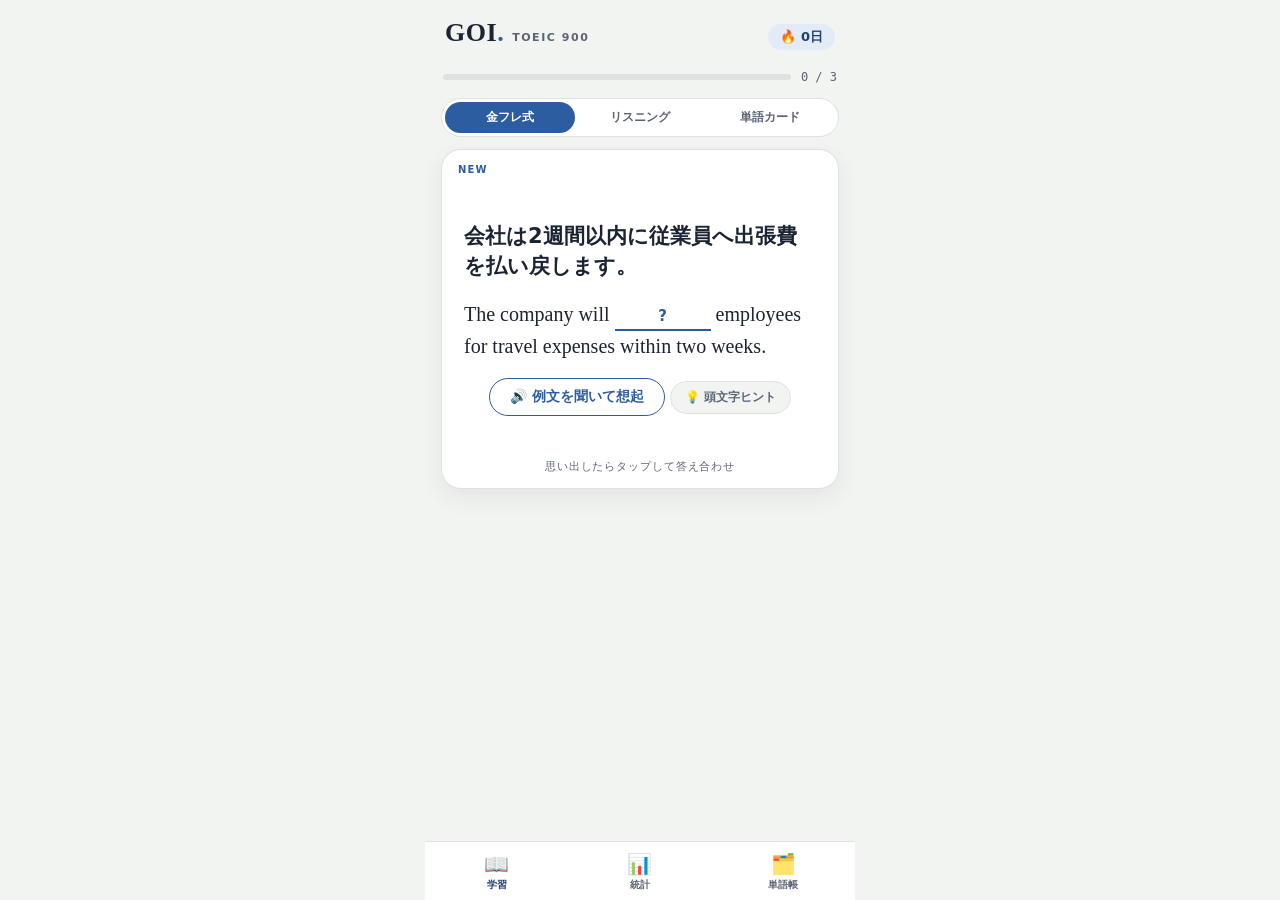
==== index.html @ 4ca1470e "prototype.htmlを本番PWA構成に分離 - 単語データ: 埋め込み配列 → fetchでdata/words.jsonを読み込み(実スキーマへの   アダプタとして例文中の対象単語を自動ハ" ====
<!DOCTYPE html>
<html lang="ja">
<head>
<meta charset="UTF-8">
<meta name="viewport" content="width=device-width, initial-scale=1.0, viewport-fit=cover">
<title>GOI — TOEIC単語トレーナー</title>
<meta name="description" content="TOEIC 900を目標としたFSRSベースの英単語学習PWA">
<link rel="manifest" href="./manifest.json">
<meta name="theme-color" content="#2D5DA1">
<meta name="apple-mobile-web-app-capable" content="yes">
<meta name="apple-mobile-web-app-status-bar-style" content="black-translucent">
<meta name="apple-mobile-web-app-title" content="GOI">
<link rel="apple-touch-icon" href="./icons/icon-192.png">
<link rel="icon" href="./icons/icon-192.png">
<link rel="stylesheet" href="./css/style.css">
</head>
<body>
<div id="app">
  <header>
    <div class="brand">GOI<span>.</span><small>TOEIC 900</small></div>
    <div class="streak" id="streakBadge">🔥 0日</div>
  </header>

  <main>
    <!-- 学習 -->
    <section class="screen active" id="scr-study">
      <div class="prog-row">
        <div class="prog-bar"><div class="prog-fill" id="progFill" style="width:0%"></div></div>
        <div class="prog-num" id="progNum">0 / 0</div>
      </div>
      <div class="mode-switch" id="modeSwitch">
        <button class="mode-btn active" data-m="kinfure">金フレ式</button>
        <button class="mode-btn" data-m="listen">リスニング</button>
        <button class="mode-btn" data-m="card">単語カード</button>
      </div>
      <div id="studyArea"></div>
    </section>

    <!-- 統計 -->
    <section class="screen" id="scr-stats">
      <div class="stat-grid">
        <div class="stat-card"><div class="num" id="stToday">0</div><div class="lbl">今日の学習</div></div>
        <div class="stat-card"><div class="num" id="stAcc">–</div><div class="lbl">今日の正答率</div></div>
        <div class="stat-card"><div class="num" id="stTotal">0</div><div class="lbl">累計レビュー</div></div>
        <div class="stat-card"><div class="num" id="stKnown">0</div><div class="lbl">復習フェーズの語</div></div>
      </div>
      <div class="panel">
        <h3>直近7日のレビュー数</h3>
        <div class="bars" id="weekBars"></div>
      </div>
      <div class="panel">
        <h3>習得状況</h3>
        <div class="state-row" id="stateRow"></div>
        <div class="state-legend">
          <span><span class="dot" style="background:var(--line)"></span>未着手</span>
          <span><span class="dot" style="background:var(--hard)"></span>学習中</span>
          <span><span class="dot" style="background:var(--ok)"></span>復習</span>
        </div>
      </div>
      <div class="panel">
        <h3>学習ヒートマップ(5週)</h3>
        <div class="heat" id="heatGrid"></div>
      </div>
    </section>

    <!-- 単語帳 -->
    <section class="screen" id="scr-list">
      <input class="search" id="searchBox" type="search" placeholder="単語・意味で検索">
      <div id="wordList"></div>
    </section>
  </main>

  <nav>
    <button class="tab active" data-scr="study"><span class="ico">📖</span><small>学習</small></button>
    <button class="tab" data-scr="stats"><span class="ico">📊</span><small>統計</small></button>
    <button class="tab" data-scr="list"><span class="ico">🗂️</span><small>単語帳</small></button>
  </nav>
</div>

<script src="./js/fsrs.js"></script>
<script src="./js/db.js"></script>
<script src="./js/app.js"></script>
</body>
</html>
---- css/style.css ----
:root{
  --paper:#F2F4F1; --card:#FFFFFF; --ink:#1B2432; --ink-soft:#5A6475;
  --ai:#2D5DA1; --ai-deep:#1E4074; --ai-wash:#E3EBF6;
  --ok:#2E7D5B; --ok-wash:#E2F0E9;
  --ng:#C4452F; --ng-wash:#F8E7E2;
  --hard:#B07C24; --hard-wash:#F5EDDC;
  --line:#DDE2E0;
  --serif:'Iowan Old Style','Palatino Linotype',Georgia,'Times New Roman',serif;
  --sans:system-ui,-apple-system,'Hiragino Sans','Noto Sans JP',sans-serif;
  --mono:ui-monospace,'SF Mono',Menlo,Consolas,monospace;
}
*{margin:0;padding:0;box-sizing:border-box;-webkit-tap-highlight-color:transparent}
body{background:var(--paper);color:var(--ink);font-family:var(--sans);
  display:flex;justify-content:center;min-height:100vh}
#app{width:100%;max-width:430px;display:flex;flex-direction:column;min-height:100vh;
  padding-bottom:calc(64px + env(safe-area-inset-bottom))}

/* header */
header{padding:18px 20px 10px;display:flex;align-items:baseline;justify-content:space-between}
.brand{font-family:var(--serif);font-size:26px;font-weight:700;letter-spacing:.02em}
.brand span{color:var(--ai)}
.brand small{font-family:var(--sans);font-size:11px;font-weight:600;color:var(--ink-soft);
  letter-spacing:.14em;margin-left:8px}
.streak{font-size:13px;font-weight:700;color:var(--ai-deep);background:var(--ai-wash);
  border-radius:99px;padding:4px 12px}

main{flex:1;padding:6px 16px 16px;display:flex;flex-direction:column}
.screen{display:none;flex:1;flex-direction:column}
.screen.active{display:flex}

/* progress */
.prog-row{display:flex;align-items:center;gap:10px;margin:4px 2px 14px}
.prog-bar{flex:1;height:6px;background:var(--line);border-radius:99px;overflow:hidden}
.prog-fill{height:100%;background:var(--ai);border-radius:99px;transition:width .3s}
.prog-num{font-family:var(--mono);font-size:12px;color:var(--ink-soft)}

/* mode switch */
.mode-switch{display:flex;background:var(--card);border:1px solid var(--line);
  border-radius:99px;padding:3px;margin-bottom:12px}
.mode-btn{flex:1;border:none;background:none;border-radius:99px;padding:7px 0;
  font-size:12px;font-weight:700;color:var(--ink-soft);cursor:pointer;font-family:var(--sans)}
.mode-btn.active{background:var(--ai);color:#fff}

/* quiz (金フレ式) */
.quiz-ja{font-size:21px;font-weight:800;line-height:1.4;margin-bottom:18px}
.quiz-en{font-family:var(--serif);font-size:20px;line-height:1.55;color:var(--ink)}
.quiz-en .blank{display:inline-block;min-width:96px;border-bottom:2.5px solid var(--ai);
  color:var(--ai);font-weight:700;text-align:center;font-family:var(--sans);font-size:15px}
.hint-btn{border:none;background:var(--paper);border:1px solid var(--line);color:var(--ink-soft);
  font-size:12px;font-weight:700;border-radius:99px;padding:7px 14px;cursor:pointer;
  font-family:var(--sans);margin-top:14px}
.listen-icon{font-size:56px;margin-bottom:12px}
.listen-note{font-size:13px;color:var(--ink-soft);line-height:1.6}
.answer-word{font-family:var(--serif);font-size:34px;font-weight:700;color:var(--ai-deep);
  text-align:center;margin-bottom:2px}
.answer-pron{font-family:var(--mono);font-size:13px;color:var(--ink-soft);text-align:center;
  margin-bottom:12px}

/* card */
.flashcard{background:var(--card);border-radius:20px;border:1px solid var(--line);
  box-shadow:0 8px 24px rgba(27,36,50,.07);padding:28px 22px;flex:1;
  display:flex;flex-direction:column;align-items:center;justify-content:center;
  text-align:center;cursor:pointer;position:relative;overflow:hidden;min-height:340px}
.card-tag{position:absolute;top:14px;left:16px;font-size:10px;font-weight:700;
  letter-spacing:.12em;color:var(--ink-soft);text-transform:uppercase}
.card-tag.new{color:var(--ai)}
.card-emoji{font-size:64px;line-height:1;margin-bottom:14px;
  filter:drop-shadow(0 4px 10px rgba(27,36,50,.12))}
.card-word{font-family:var(--serif);font-size:44px;font-weight:700;line-height:1.05;
  letter-spacing:-.01em;word-break:break-word}
.card-pron{font-family:var(--mono);font-size:14px;color:var(--ink-soft);margin-top:8px}
.card-pos{display:inline-block;font-size:11px;font-weight:700;color:var(--ai-deep);
  background:var(--ai-wash);border-radius:6px;padding:2px 8px;margin-top:10px;letter-spacing:.06em}
.speak-btn{margin-top:16px;border:1.5px solid var(--ai);background:var(--card);color:var(--ai);
  font-size:14px;font-weight:700;border-radius:99px;padding:9px 20px;cursor:pointer;font-family:var(--sans)}
.speak-btn:active{background:var(--ai-wash)}
.tap-hint{position:absolute;bottom:14px;font-size:11px;color:var(--ink-soft);letter-spacing:.08em}

/* back of card */
.card-back{display:none;width:100%;text-align:left}
.flashcard.revealed .card-front-extra{display:none}
.flashcard.revealed .card-back{display:block}
.flashcard.revealed{justify-content:flex-start;cursor:default;overflow-y:auto}
.back-head{display:flex;align-items:center;gap:12px;border-bottom:2px solid var(--ink);
  padding-bottom:12px;margin-bottom:14px}
.back-emoji{font-size:36px}
.back-word{font-family:var(--serif);font-size:28px;font-weight:700}
.back-pron{font-family:var(--mono);font-size:12px;color:var(--ink-soft)}
.meaning-ja{font-size:19px;font-weight:700;margin-bottom:4px}
.meaning-en{font-size:13px;color:var(--ink-soft);margin-bottom:14px;line-height:1.5}
.sect{font-size:10px;font-weight:800;letter-spacing:.14em;color:var(--ai-deep);
  text-transform:uppercase;margin:12px 0 6px}
.example{border-left:3px solid var(--ai-wash);padding-left:10px;margin-bottom:10px}
.example .en{font-family:var(--serif);font-size:14.5px;line-height:1.45}
.example .en b{color:var(--ai-deep)}
.example .ja{font-size:12px;color:var(--ink-soft);margin-top:3px}
.chips{display:flex;flex-wrap:wrap;gap:6px}
.chip{font-size:12px;background:var(--paper);border:1px solid var(--line);
  border-radius:99px;padding:4px 10px}

/* rating */
.rating{display:none;gap:8px;margin-top:14px}
.rating.show{display:flex}
.rate-btn{flex:1;border:none;border-radius:14px;padding:12px 4px 10px;cursor:pointer;
  font-family:var(--sans);display:flex;flex-direction:column;align-items:center;gap:2px}
.rate-btn b{font-size:14px}
.rate-btn small{font-family:var(--mono);font-size:10px;opacity:.75}
.rate-again{background:var(--ng-wash);color:var(--ng)}
.rate-hard{background:var(--hard-wash);color:var(--hard)}
.rate-good{background:var(--ai-wash);color:var(--ai-deep)}
.rate-easy{background:var(--ok-wash);color:var(--ok)}
.rate-btn:active{transform:scale(.96)}

/* done state */
.done-box{flex:1;display:flex;flex-direction:column;align-items:center;justify-content:center;
  text-align:center;gap:10px}
.done-box .big{font-size:56px}
.done-box h2{font-family:var(--serif);font-size:24px}
.done-box p{font-size:13px;color:var(--ink-soft)}
.primary-btn{margin-top:10px;background:var(--ai);color:#fff;border:none;border-radius:99px;
  padding:12px 26px;font-size:14px;font-weight:700;cursor:pointer;font-family:var(--sans)}

/* stats */
.stat-grid{display:grid;grid-template-columns:1fr 1fr;gap:10px;margin-bottom:14px}
.stat-card{background:var(--card);border:1px solid var(--line);border-radius:16px;padding:14px}
.stat-card .num{font-family:var(--serif);font-size:30px;font-weight:700;color:var(--ai-deep)}
.stat-card .lbl{font-size:11px;color:var(--ink-soft);font-weight:600;margin-top:2px}
.panel{background:var(--card);border:1px solid var(--line);border-radius:16px;
  padding:16px;margin-bottom:12px}
.panel h3{font-size:12px;font-weight:800;letter-spacing:.1em;color:var(--ink-soft);
  text-transform:uppercase;margin-bottom:12px}
.bars{display:flex;align-items:flex-end;gap:6px;height:90px}
.bar-col{flex:1;display:flex;flex-direction:column;align-items:center;gap:4px;height:100%;
  justify-content:flex-end}
.bar{width:100%;background:var(--ai);border-radius:5px 5px 0 0;min-height:2px;transition:height .4s}
.bar-col small{font-size:9px;color:var(--ink-soft);font-family:var(--mono)}
.heat{display:grid;grid-template-columns:repeat(7,1fr);gap:4px}
.heat-cell{aspect-ratio:1;border-radius:4px;background:var(--line)}
.heat-cell.h1{background:#BBD0EA}.heat-cell.h2{background:#7FA4D3}
.heat-cell.h3{background:var(--ai)}.heat-cell.h4{background:var(--ai-deep)}
.state-row{display:flex;height:12px;border-radius:99px;overflow:hidden;margin-bottom:8px}
.state-legend{display:flex;gap:12px;flex-wrap:wrap;font-size:11px;color:var(--ink-soft)}
.dot{display:inline-block;width:8px;height:8px;border-radius:99px;margin-right:4px}

/* word list */
.search{width:100%;border:1px solid var(--line);border-radius:12px;padding:11px 14px;
  font-size:14px;font-family:var(--sans);background:var(--card);margin-bottom:10px;color:var(--ink)}
.search:focus{outline:2px solid var(--ai);border-color:transparent}
.word-item{background:var(--card);border:1px solid var(--line);border-radius:14px;
  padding:12px 14px;margin-bottom:8px;display:flex;align-items:center;gap:12px}
.wi-emoji{font-size:24px;width:32px;text-align:center}
.wi-main{flex:1;min-width:0}
.wi-word{font-family:var(--serif);font-size:16px;font-weight:700}
.wi-mean{font-size:12px;color:var(--ink-soft);white-space:nowrap;overflow:hidden;text-overflow:ellipsis}
.badge{font-size:10px;font-weight:700;border-radius:6px;padding:3px 7px;white-space:nowrap}
.b-new{background:var(--ai-wash);color:var(--ai-deep)}
.b-learn{background:var(--hard-wash);color:var(--hard)}
.b-review{background:var(--ok-wash);color:var(--ok)}

/* tabs */
nav{position:fixed;bottom:0;left:50%;transform:translateX(-50%);width:100%;max-width:430px;
  background:var(--card);border-top:1px solid var(--line);display:flex;
  padding-bottom:env(safe-area-inset-bottom)}
.tab{flex:1;border:none;background:none;padding:10px 0 8px;cursor:pointer;
  display:flex;flex-direction:column;align-items:center;gap:2px;color:var(--ink-soft);font-family:var(--sans)}
.tab.active{color:var(--ai-deep)}
.tab .ico{font-size:20px}
.tab small{font-size:10px;font-weight:700}
.save-note{font-size:10px;color:var(--ink-soft);text-align:center;margin-top:8px}
@media (prefers-reduced-motion: reduce){*{transition:none!important;animation:none!important}}
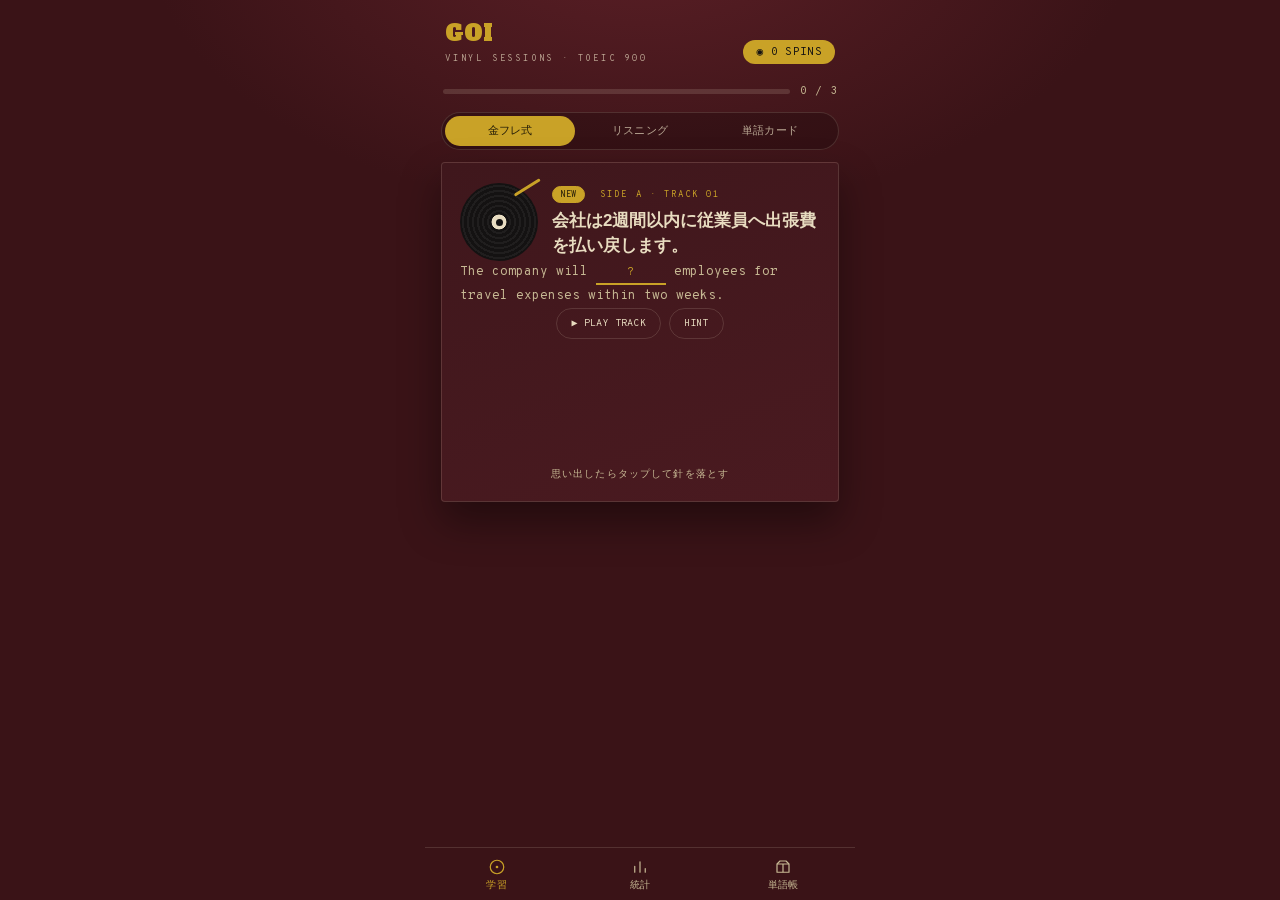
==== commit 79fce062: "Vinyl Sessionsデザインへ全面リニューアル - カラー・タイポグラフィをバーガンディ×ゴールドのレコード盤テーマに刷新   (Alfa Slab One / Overpass Monoを自" ====
--- a/index.html
+++ b/index.html
@@ -3,10 +3,10 @@
 <head>
 <meta charset="UTF-8">
 <meta name="viewport" content="width=device-width, initial-scale=1.0, viewport-fit=cover">
-<title>GOI — TOEIC単語トレーナー</title>
+<title>GOI — Vinyl Sessions</title>
 <meta name="description" content="TOEIC 900を目標としたFSRSベースの英単語学習PWA">
 <link rel="manifest" href="./manifest.json">
-<meta name="theme-color" content="#2D5DA1">
+<meta name="theme-color" content="#5B1F26">
 <meta name="apple-mobile-web-app-capable" content="yes">
 <meta name="apple-mobile-web-app-status-bar-style" content="black-translucent">
 <meta name="apple-mobile-web-app-title" content="GOI">
@@ -17,8 +17,8 @@
 <body>
 <div id="app">
   <header>
-    <div class="brand">GOI<span>.</span><small>TOEIC 900</small></div>
-    <div class="streak" id="streakBadge">🔥 0日</div>
+    <div class="brand">GOI<small>VINYL SESSIONS · TOEIC 900</small></div>
+    <div class="streak" id="streakBadge">◉ 0 SPINS</div>
   </header>
 
   <main>
@@ -39,41 +39,50 @@
     <!-- 統計 -->
     <section class="screen" id="scr-stats">
       <div class="stat-grid">
-        <div class="stat-card"><div class="num" id="stToday">0</div><div class="lbl">今日の学習</div></div>
-        <div class="stat-card"><div class="num" id="stAcc">–</div><div class="lbl">今日の正答率</div></div>
-        <div class="stat-card"><div class="num" id="stTotal">0</div><div class="lbl">累計レビュー</div></div>
-        <div class="stat-card"><div class="num" id="stKnown">0</div><div class="lbl">復習フェーズの語</div></div>
+        <div class="stat-card"><div class="num" id="stToday">0</div><div class="lbl">TODAY'S SPINS</div></div>
+        <div class="stat-card"><div class="num" id="stAcc">–</div><div class="lbl">HIT RATE</div></div>
+        <div class="stat-card"><div class="num" id="stTotal">0</div><div class="lbl">TOTAL PLAYS</div></div>
+        <div class="stat-card"><div class="num" id="stKnown">0</div><div class="lbl">IN ROTATION</div></div>
       </div>
-      <div class="panel">
-        <h3>直近7日のレビュー数</h3>
+      <div class="panel-box">
+        <h3>WEEKLY CHART RUN</h3>
         <div class="bars" id="weekBars"></div>
       </div>
-      <div class="panel">
-        <h3>習得状況</h3>
+      <div class="panel-box">
+        <h3>COLLECTION STATUS</h3>
         <div class="state-row" id="stateRow"></div>
         <div class="state-legend">
-          <span><span class="dot" style="background:var(--line)"></span>未着手</span>
-          <span><span class="dot" style="background:var(--hard)"></span>学習中</span>
-          <span><span class="dot" style="background:var(--ok)"></span>復習</span>
+          <span><span class="dot" style="background:rgba(232,220,192,.15)"></span>WISHLIST</span>
+          <span><span class="dot" style="background:var(--rose)"></span>IN THE CRATE</span>
+          <span><span class="dot" style="background:var(--teal)"></span>SHELVED</span>
         </div>
       </div>
-      <div class="panel">
-        <h3>学習ヒートマップ(5週)</h3>
+      <div class="panel-box">
+        <h3>LISTENING LOG (5 WEEKS)</h3>
         <div class="heat" id="heatGrid"></div>
       </div>
     </section>
 
     <!-- 単語帳 -->
     <section class="screen" id="scr-list">
-      <input class="search" id="searchBox" type="search" placeholder="単語・意味で検索">
+      <input class="search" id="searchBox" type="search" placeholder="SEARCH THE CRATE">
       <div id="wordList"></div>
     </section>
   </main>
 
   <nav>
-    <button class="tab active" data-scr="study"><span class="ico">📖</span><small>学習</small></button>
-    <button class="tab" data-scr="stats"><span class="ico">📊</span><small>統計</small></button>
-    <button class="tab" data-scr="list"><span class="ico">🗂️</span><small>単語帳</small></button>
+    <button class="tab active" data-scr="study">
+      <span class="ico"><svg viewBox="0 0 24 24"><circle cx="12" cy="12" r="9"/><circle cx="12" cy="12" r="1.8" fill="currentColor" stroke="none"/></svg></span>
+      <small>学習</small>
+    </button>
+    <button class="tab" data-scr="stats">
+      <span class="ico"><svg viewBox="0 0 24 24"><path d="M5 19V11M12 19V5M19 19V14" stroke-linecap="round"/></svg></span>
+      <small>統計</small>
+    </button>
+    <button class="tab" data-scr="list">
+      <span class="ico"><svg viewBox="0 0 24 24"><path d="M4 8 L8 4 H16 L20 8 V19 H4 Z" stroke-linejoin="round"/><path d="M4 8 H20 M12 8 V19"/></svg></span>
+      <small>単語帳</small>
+    </button>
   </nav>
 </div>
 
--- a/css/style.css
+++ b/css/style.css
@@ -1,28 +1,50 @@
+@font-face{
+  font-family:'Alfa Slab One';
+  src:url('../fonts/alfa-slab-one-400.woff2') format('woff2');
+  font-weight:400;font-style:normal;font-display:swap;
+}
+@font-face{
+  font-family:'Overpass Mono';
+  src:url('../fonts/overpass-mono-400.woff2') format('woff2');
+  font-weight:400;font-style:normal;font-display:swap;
+}
+
 :root{
-  --paper:#F2F4F1; --card:#FFFFFF; --ink:#1B2432; --ink-soft:#5A6475;
-  --ai:#2D5DA1; --ai-deep:#1E4074; --ai-wash:#E3EBF6;
-  --ok:#2E7D5B; --ok-wash:#E2F0E9;
-  --ng:#C4452F; --ng-wash:#F8E7E2;
-  --hard:#B07C24; --hard-wash:#F5EDDC;
-  --line:#DDE2E0;
-  --serif:'Iowan Old Style','Palatino Linotype',Georgia,'Times New Roman',serif;
-  --sans:system-ui,-apple-system,'Hiragino Sans','Noto Sans JP',sans-serif;
-  --mono:ui-monospace,'SF Mono',Menlo,Consolas,monospace;
+  --burgundy:#5B1F26;
+  --burgundy-deep:#3A1317;
+  --burgundy-mid:#4A1A20;
+  --vinyl:#141212;
+  --panel:#3F171C;
+  --panel-edge:rgba(232,220,192,.15);
+  --label:#E8DCC0;
+  --label-dim:#C7B994;
+  --gold:#C9A227;
+  --gold-soft:#F2D98A;
+  --rose:#E29187;
+  --rose-line:#B5544A;
+  --teal:#7FCBB0;
+  --teal-line:#4E9A80;
+  --serif:'Alfa Slab One',Georgia,serif;
+  --sans:'Overpass Mono',ui-monospace,'SF Mono',Menlo,monospace;
+  --jp:'Hiragino Sans','Noto Sans JP',sans-serif;
 }
 *{margin:0;padding:0;box-sizing:border-box;-webkit-tap-highlight-color:transparent}
-body{background:var(--paper);color:var(--ink);font-family:var(--sans);
+body{
+  background:
+    radial-gradient(ellipse 900px 520px at 50% -8%, var(--burgundy) 0%, var(--burgundy-deep) 55%),
+    var(--burgundy-deep);
+  color:var(--label);font-family:var(--sans);
   display:flex;justify-content:center;min-height:100vh}
 #app{width:100%;max-width:430px;display:flex;flex-direction:column;min-height:100vh;
   padding-bottom:calc(64px + env(safe-area-inset-bottom))}
 
 /* header */
-header{padding:18px 20px 10px;display:flex;align-items:baseline;justify-content:space-between}
-.brand{font-family:var(--serif);font-size:26px;font-weight:700;letter-spacing:.02em}
-.brand span{color:var(--ai)}
-.brand small{font-family:var(--sans);font-size:11px;font-weight:600;color:var(--ink-soft);
-  letter-spacing:.14em;margin-left:8px}
-.streak{font-size:13px;font-weight:700;color:var(--ai-deep);background:var(--ai-wash);
-  border-radius:99px;padding:4px 12px}
+header{padding:18px 20px 10px;display:flex;align-items:flex-end;justify-content:space-between}
+.brand{font-family:var(--serif);font-size:22px;color:var(--gold);letter-spacing:.01em}
+.brand small{font-family:var(--sans);font-size:9px;font-weight:400;color:var(--label);opacity:.7;
+  letter-spacing:.2em;display:block;margin-top:5px}
+.streak{font-size:11px;font-weight:400;color:var(--vinyl);background:var(--gold);
+  border-radius:99px;padding:5px 13px;letter-spacing:.03em;font-variant-numeric:tabular-nums}
 
 main{flex:1;padding:6px 16px 16px;display:flex;flex-direction:column}
 .screen{display:none;flex:1;flex-direction:column}
@@ -30,141 +52,163 @@
 
 /* progress */
 .prog-row{display:flex;align-items:center;gap:10px;margin:4px 2px 14px}
-.prog-bar{flex:1;height:6px;background:var(--line);border-radius:99px;overflow:hidden}
-.prog-fill{height:100%;background:var(--ai);border-radius:99px;transition:width .3s}
-.prog-num{font-family:var(--mono);font-size:12px;color:var(--ink-soft)}
+.prog-bar{flex:1;height:5px;background:rgba(232,220,192,.15);border-radius:99px;overflow:hidden}
+.prog-fill{height:100%;background:var(--gold);border-radius:99px;transition:width .3s}
+.prog-num{font-size:11px;color:var(--label-dim);letter-spacing:.03em}
 
 /* mode switch */
-.mode-switch{display:flex;background:var(--card);border:1px solid var(--line);
+.mode-switch{display:flex;background:rgba(0,0,0,.2);border:1px solid var(--panel-edge);
   border-radius:99px;padding:3px;margin-bottom:12px}
-.mode-btn{flex:1;border:none;background:none;border-radius:99px;padding:7px 0;
-  font-size:12px;font-weight:700;color:var(--ink-soft);cursor:pointer;font-family:var(--sans)}
-.mode-btn.active{background:var(--ai);color:#fff}
-
-/* quiz (金フレ式) */
-.quiz-ja{font-size:21px;font-weight:800;line-height:1.4;margin-bottom:18px}
-.quiz-en{font-family:var(--serif);font-size:20px;line-height:1.55;color:var(--ink)}
-.quiz-en .blank{display:inline-block;min-width:96px;border-bottom:2.5px solid var(--ai);
-  color:var(--ai);font-weight:700;text-align:center;font-family:var(--sans);font-size:15px}
-.hint-btn{border:none;background:var(--paper);border:1px solid var(--line);color:var(--ink-soft);
-  font-size:12px;font-weight:700;border-radius:99px;padding:7px 14px;cursor:pointer;
-  font-family:var(--sans);margin-top:14px}
-.listen-icon{font-size:56px;margin-bottom:12px}
-.listen-note{font-size:13px;color:var(--ink-soft);line-height:1.6}
-.answer-word{font-family:var(--serif);font-size:34px;font-weight:700;color:var(--ai-deep);
-  text-align:center;margin-bottom:2px}
-.answer-pron{font-family:var(--mono);font-size:13px;color:var(--ink-soft);text-align:center;
-  margin-bottom:12px}
-
-/* card */
-.flashcard{background:var(--card);border-radius:20px;border:1px solid var(--line);
-  box-shadow:0 8px 24px rgba(27,36,50,.07);padding:28px 22px;flex:1;
-  display:flex;flex-direction:column;align-items:center;justify-content:center;
-  text-align:center;cursor:pointer;position:relative;overflow:hidden;min-height:340px}
-.card-tag{position:absolute;top:14px;left:16px;font-size:10px;font-weight:700;
-  letter-spacing:.12em;color:var(--ink-soft);text-transform:uppercase}
-.card-tag.new{color:var(--ai)}
-.card-emoji{font-size:64px;line-height:1;margin-bottom:14px;
-  filter:drop-shadow(0 4px 10px rgba(27,36,50,.12))}
-.card-word{font-family:var(--serif);font-size:44px;font-weight:700;line-height:1.05;
-  letter-spacing:-.01em;word-break:break-word}
-.card-pron{font-family:var(--mono);font-size:14px;color:var(--ink-soft);margin-top:8px}
-.card-pos{display:inline-block;font-size:11px;font-weight:700;color:var(--ai-deep);
-  background:var(--ai-wash);border-radius:6px;padding:2px 8px;margin-top:10px;letter-spacing:.06em}
-.speak-btn{margin-top:16px;border:1.5px solid var(--ai);background:var(--card);color:var(--ai);
-  font-size:14px;font-weight:700;border-radius:99px;padding:9px 20px;cursor:pointer;font-family:var(--sans)}
-.speak-btn:active{background:var(--ai-wash)}
-.tap-hint{position:absolute;bottom:14px;font-size:11px;color:var(--ink-soft);letter-spacing:.08em}
-
-/* back of card */
-.card-back{display:none;width:100%;text-align:left}
-.flashcard.revealed .card-front-extra{display:none}
-.flashcard.revealed .card-back{display:block}
-.flashcard.revealed{justify-content:flex-start;cursor:default;overflow-y:auto}
-.back-head{display:flex;align-items:center;gap:12px;border-bottom:2px solid var(--ink);
-  padding-bottom:12px;margin-bottom:14px}
-.back-emoji{font-size:36px}
-.back-word{font-family:var(--serif);font-size:28px;font-weight:700}
-.back-pron{font-family:var(--mono);font-size:12px;color:var(--ink-soft)}
-.meaning-ja{font-size:19px;font-weight:700;margin-bottom:4px}
-.meaning-en{font-size:13px;color:var(--ink-soft);margin-bottom:14px;line-height:1.5}
-.sect{font-size:10px;font-weight:800;letter-spacing:.14em;color:var(--ai-deep);
-  text-transform:uppercase;margin:12px 0 6px}
-.example{border-left:3px solid var(--ai-wash);padding-left:10px;margin-bottom:10px}
-.example .en{font-family:var(--serif);font-size:14.5px;line-height:1.45}
-.example .en b{color:var(--ai-deep)}
-.example .ja{font-size:12px;color:var(--ink-soft);margin-top:3px}
+.mode-btn{flex:1;border:none;background:none;border-radius:99px;padding:8px 0;
+  font-size:10.5px;font-weight:400;color:var(--label);opacity:.75;cursor:pointer;font-family:var(--sans);letter-spacing:.02em}
+.mode-btn.active{background:var(--gold);color:#241C08;opacity:1}
+
+/* sleeve (flashcard) */
+.sleeve{background:linear-gradient(160deg,var(--panel),var(--burgundy-mid));
+  border:1px solid var(--panel-edge);border-radius:4px;
+  box-shadow:0 20px 40px rgba(0,0,0,.4);
+  padding:20px 18px 20px;flex:1;min-height:340px;
+  display:flex;flex-direction:column;gap:16px;
+  cursor:pointer;position:relative;overflow:hidden}
+.sleeve.revealed{cursor:default}
+
+/* record + tonearm */
+.record{position:relative;border-radius:50%;flex:0 0 auto;
+  background:
+    repeating-radial-gradient(circle at center, rgba(255,255,255,.05) 0 2px, transparent 2px 5px),
+    radial-gradient(circle at center, var(--label) 0 13%, var(--vinyl) 14% 100%);
+  animation:spin 6s linear infinite paused}
+.record.playing{animation-play-state:running}
+.record::after{content:"";position:absolute;inset:0;margin:auto;border-radius:50%;background:var(--vinyl)}
+.record--sm{width:78px;height:78px}
+.record--sm::after{width:7px;height:7px}
+.record--lg{width:150px;height:150px;margin:0 auto}
+.record--lg::after{width:12px;height:12px}
+@keyframes spin{to{transform:rotate(360deg)}}
+.tonearm{position:absolute;top:-5px;right:-2px;width:30px;height:3px;background:var(--gold);
+  transform-origin:right center;transform:rotate(-32deg);transition:transform .35s ease;border-radius:2px}
+.record--lg .tonearm{width:52px;height:4px;top:-8px;right:-4px}
+.tonearm.down{transform:rotate(-6deg)}
+
+.player-row{display:flex;gap:14px;align-items:center}
+.trackinfo{flex:1;min-width:0}
+.lbl{font-size:9px;letter-spacing:.12em;color:var(--gold);display:flex;align-items:center;gap:8px}
+.now-playing .lbl{justify-content:center}
+.card-tag{font-size:8.5px;padding:2px 7px;border-radius:99px;border:1px solid var(--gold);letter-spacing:.08em}
+.card-tag.new{background:var(--gold);color:#241C08;border-color:var(--gold)}
+
+.quiz-ja{font-family:var(--jp);font-weight:700;font-size:17px;line-height:1.5;color:var(--label);margin-top:5px}
+.quiz-en{font-size:12.5px;line-height:1.85;color:var(--label-dim)}
+.quiz-en .blank{display:inline-block;color:var(--gold);letter-spacing:.02em;border-bottom:2px solid var(--gold);
+  min-width:70px;text-align:center;font-family:var(--sans);font-size:11px;padding-bottom:1px}
+
+.hint-btn,.ctrl-btn{border:1px solid var(--panel-edge);background:none;color:var(--label);
+  font-size:10px;font-weight:400;border-radius:99px;padding:8px 14px;cursor:pointer;font-family:var(--sans);
+  letter-spacing:.02em}
+.ctrl-row{display:flex;gap:8px;justify-content:center;flex-wrap:wrap}
+
+.now-playing{text-align:center}
+.now-playing-word{font-family:var(--serif);font-size:26px;color:var(--gold);margin:14px 0 4px;word-break:break-word}
+.now-playing-pron{font-size:11px;color:var(--label-dim);margin-bottom:14px}
+
+.listen-note{font-size:12px;color:var(--label-dim);line-height:1.7;text-align:center;margin:14px 0}
+
+.tap-hint{text-align:center;font-size:9.5px;color:var(--label-dim);letter-spacing:.12em;margin-top:auto;padding-top:6px}
+
+/* back / liner notes */
+.card-back{display:none}
+.sleeve.revealed .card-front-extra{display:none}
+.sleeve.revealed .card-back{display:flex;flex-direction:column;gap:13px}
+.sleeve.revealed{overflow-y:auto}
+
+.big-word{font-family:var(--serif);font-size:25px;color:var(--gold);line-height:1.2;word-break:break-word}
+.big-pron{font-size:11px;color:var(--label-dim);margin-top:-6px}
+
+.readout{display:grid;grid-template-columns:78px 1fr;gap:7px 10px;font-size:12px}
+.readout .k{color:var(--gold);letter-spacing:.08em;font-size:9.5px}
+.readout .v{color:var(--label)}
+.readout .v.jp{font-family:var(--jp);font-weight:700;font-size:15px}
+.readout .v.sub{color:var(--label-dim);font-size:11.5px;line-height:1.5}
+
+.sect{font-size:9.5px;letter-spacing:.16em;color:var(--gold);border-top:1px solid var(--panel-edge);padding-top:10px}
+.example{display:flex;gap:9px;padding:8px 0;border-bottom:1px solid var(--panel-edge);font-size:12px}
+.example .no{color:var(--gold);font-weight:700;flex:0 0 24px}
+.example .en{color:var(--label)}
+.example .en b{color:var(--gold)}
+.example .ja{color:var(--label-dim);font-size:11px;margin-top:3px;font-family:var(--jp)}
+.example .speak-mini{border:none;background:none;color:var(--gold);cursor:pointer;font-size:11px;margin-left:6px}
+
 .chips{display:flex;flex-wrap:wrap;gap:6px}
-.chip{font-size:12px;background:var(--paper);border:1px solid var(--line);
-  border-radius:99px;padding:4px 10px}
-
-/* rating */
+.chip{border:1px solid var(--panel-edge);color:var(--label);font-size:10.5px;padding:4px 10px;border-radius:99px}
+
+/* rating (vinyl grading) */
 .rating{display:none;gap:8px;margin-top:14px}
-.rating.show{display:flex}
-.rate-btn{flex:1;border:none;border-radius:14px;padding:12px 4px 10px;cursor:pointer;
-  font-family:var(--sans);display:flex;flex-direction:column;align-items:center;gap:2px}
-.rate-btn b{font-size:14px}
-.rate-btn small{font-family:var(--mono);font-size:10px;opacity:.75}
-.rate-again{background:var(--ng-wash);color:var(--ng)}
-.rate-hard{background:var(--hard-wash);color:var(--hard)}
-.rate-good{background:var(--ai-wash);color:var(--ai-deep)}
-.rate-easy{background:var(--ok-wash);color:var(--ok)}
-.rate-btn:active{transform:scale(.96)}
+.rating.show{display:grid;grid-template-columns:repeat(4,1fr)}
+.rate-btn{border:none;background:rgba(0,0,0,.22);color:var(--label);cursor:pointer;border-bottom:3px solid;
+  border-radius:6px 6px 2px 2px;padding:10px 2px 8px;display:flex;flex-direction:column;align-items:center;gap:3px;
+  font-family:var(--sans)}
+.rate-btn b{font-size:10px;font-weight:400;letter-spacing:.03em}
+.rate-btn small{font-size:8.5px;color:var(--label-dim);font-variant-numeric:tabular-nums}
+.rate-btn:active{transform:translateY(1px)}
+.rate-again{border-color:var(--rose-line);color:var(--rose)}
+.rate-hard{border-color:var(--gold);color:var(--gold)}
+.rate-good{border-color:var(--teal-line);color:var(--teal)}
+.rate-easy{border-color:var(--gold-soft);color:var(--gold-soft)}
 
 /* done state */
 .done-box{flex:1;display:flex;flex-direction:column;align-items:center;justify-content:center;
   text-align:center;gap:10px}
-.done-box .big{font-size:56px}
-.done-box h2{font-family:var(--serif);font-size:24px}
-.done-box p{font-size:13px;color:var(--ink-soft)}
-.primary-btn{margin-top:10px;background:var(--ai);color:#fff;border:none;border-radius:99px;
-  padding:12px 26px;font-size:14px;font-weight:700;cursor:pointer;font-family:var(--sans)}
+.done-box .big{font-family:var(--serif);font-size:22px;color:var(--gold)}
+.done-box p{font-size:12px;color:var(--label-dim);line-height:1.6}
+.primary-btn{margin-top:10px;background:var(--gold);color:#241C08;border:none;border-radius:99px;
+  padding:12px 26px;font-size:12px;font-weight:400;cursor:pointer;font-family:var(--sans);letter-spacing:.03em}
+.save-note{font-size:9.5px;color:var(--label-dim);text-align:center;margin-top:8px}
 
 /* stats */
 .stat-grid{display:grid;grid-template-columns:1fr 1fr;gap:10px;margin-bottom:14px}
-.stat-card{background:var(--card);border:1px solid var(--line);border-radius:16px;padding:14px}
-.stat-card .num{font-family:var(--serif);font-size:30px;font-weight:700;color:var(--ai-deep)}
-.stat-card .lbl{font-size:11px;color:var(--ink-soft);font-weight:600;margin-top:2px}
-.panel{background:var(--card);border:1px solid var(--line);border-radius:16px;
+.stat-card{background:var(--panel);border:1px solid var(--panel-edge);border-radius:4px;padding:14px}
+.stat-card .num{font-family:var(--serif);font-size:26px;color:var(--gold)}
+.stat-card .lbl{font-size:9.5px;color:var(--label-dim);letter-spacing:.06em;margin-top:4px}
+.panel-box{background:var(--panel);border:1px solid var(--panel-edge);border-radius:4px;
   padding:16px;margin-bottom:12px}
-.panel h3{font-size:12px;font-weight:800;letter-spacing:.1em;color:var(--ink-soft);
-  text-transform:uppercase;margin-bottom:12px}
+.panel-box h3{font-size:9.5px;font-weight:400;letter-spacing:.16em;color:var(--gold);margin-bottom:12px}
 .bars{display:flex;align-items:flex-end;gap:6px;height:90px}
-.bar-col{flex:1;display:flex;flex-direction:column;align-items:center;gap:4px;height:100%;
-  justify-content:flex-end}
-.bar{width:100%;background:var(--ai);border-radius:5px 5px 0 0;min-height:2px;transition:height .4s}
-.bar-col small{font-size:9px;color:var(--ink-soft);font-family:var(--mono)}
+.bar-col{flex:1;display:flex;flex-direction:column;align-items:center;gap:4px;height:100%;justify-content:flex-end}
+.bar{width:100%;background:var(--gold);border-radius:2px 2px 0 0;min-height:2px;transition:height .4s}
+.bar-col small{font-size:9px;color:var(--label-dim)}
 .heat{display:grid;grid-template-columns:repeat(7,1fr);gap:4px}
-.heat-cell{aspect-ratio:1;border-radius:4px;background:var(--line)}
-.heat-cell.h1{background:#BBD0EA}.heat-cell.h2{background:#7FA4D3}
-.heat-cell.h3{background:var(--ai)}.heat-cell.h4{background:var(--ai-deep)}
-.state-row{display:flex;height:12px;border-radius:99px;overflow:hidden;margin-bottom:8px}
-.state-legend{display:flex;gap:12px;flex-wrap:wrap;font-size:11px;color:var(--ink-soft)}
+.heat-cell{aspect-ratio:1;border-radius:2px;background:rgba(232,220,192,.1)}
+.heat-cell.h1{background:#7A5A1E}.heat-cell.h2{background:#A47C22}
+.heat-cell.h3{background:var(--gold)}.heat-cell.h4{background:var(--gold-soft)}
+.state-row{display:flex;height:11px;border-radius:99px;overflow:hidden;margin-bottom:8px}
+.state-legend{display:flex;gap:12px;flex-wrap:wrap;font-size:10.5px;color:var(--label-dim)}
 .dot{display:inline-block;width:8px;height:8px;border-radius:99px;margin-right:4px}
 
-/* word list */
-.search{width:100%;border:1px solid var(--line);border-radius:12px;padding:11px 14px;
-  font-size:14px;font-family:var(--sans);background:var(--card);margin-bottom:10px;color:var(--ink)}
-.search:focus{outline:2px solid var(--ai);border-color:transparent}
-.word-item{background:var(--card);border:1px solid var(--line);border-radius:14px;
-  padding:12px 14px;margin-bottom:8px;display:flex;align-items:center;gap:12px}
-.wi-emoji{font-size:24px;width:32px;text-align:center}
+/* word list (the crate) */
+.search{width:100%;border:1px solid var(--panel-edge);border-radius:99px;padding:11px 16px;
+  font-size:13px;font-family:var(--sans);background:var(--panel);margin-bottom:10px;color:var(--label)}
+.search::placeholder{color:var(--label-dim)}
+.search:focus{outline:2px solid var(--gold);border-color:transparent}
+.word-item{background:var(--panel);border:1px solid var(--panel-edge);border-radius:4px;
+  padding:11px 13px;margin-bottom:8px;display:flex;align-items:center;gap:12px}
+.wi-emoji{font-size:22px;width:30px;text-align:center}
 .wi-main{flex:1;min-width:0}
-.wi-word{font-family:var(--serif);font-size:16px;font-weight:700}
-.wi-mean{font-size:12px;color:var(--ink-soft);white-space:nowrap;overflow:hidden;text-overflow:ellipsis}
-.badge{font-size:10px;font-weight:700;border-radius:6px;padding:3px 7px;white-space:nowrap}
-.b-new{background:var(--ai-wash);color:var(--ai-deep)}
-.b-learn{background:var(--hard-wash);color:var(--hard)}
-.b-review{background:var(--ok-wash);color:var(--ok)}
+.wi-word{font-family:var(--serif);font-size:14px;color:var(--label)}
+.wi-mean{font-size:11.5px;color:var(--label-dim);white-space:nowrap;overflow:hidden;text-overflow:ellipsis;
+  font-family:var(--jp);margin-top:2px}
+.badge{font-size:9px;font-weight:400;border-radius:99px;padding:3px 9px;white-space:nowrap;letter-spacing:.03em}
+.b-new{background:rgba(201,162,39,.18);color:var(--gold)}
+.b-learn{background:rgba(226,145,135,.18);color:var(--rose)}
+.b-review{background:rgba(127,203,176,.18);color:var(--teal)}
 
 /* tabs */
 nav{position:fixed;bottom:0;left:50%;transform:translateX(-50%);width:100%;max-width:430px;
-  background:var(--card);border-top:1px solid var(--line);display:flex;
+  background:var(--burgundy-deep);border-top:1px solid var(--panel-edge);display:flex;
   padding-bottom:env(safe-area-inset-bottom)}
 .tab{flex:1;border:none;background:none;padding:10px 0 8px;cursor:pointer;
-  display:flex;flex-direction:column;align-items:center;gap:2px;color:var(--ink-soft);font-family:var(--sans)}
-.tab.active{color:var(--ai-deep)}
-.tab .ico{font-size:20px}
-.tab small{font-size:10px;font-weight:700}
-.save-note{font-size:10px;color:var(--ink-soft);text-align:center;margin-top:8px}
+  display:flex;flex-direction:column;align-items:center;gap:3px;color:var(--label-dim);font-family:var(--sans)}
+.tab.active{color:var(--gold)}
+.tab .ico{width:18px;height:18px}
+.tab .ico svg{width:100%;height:100%;fill:none;stroke:currentColor;stroke-width:1.6}
+.tab small{font-size:9.5px;font-weight:400;letter-spacing:.02em}
 @media (prefers-reduced-motion: reduce){*{transition:none!important;animation:none!important}}
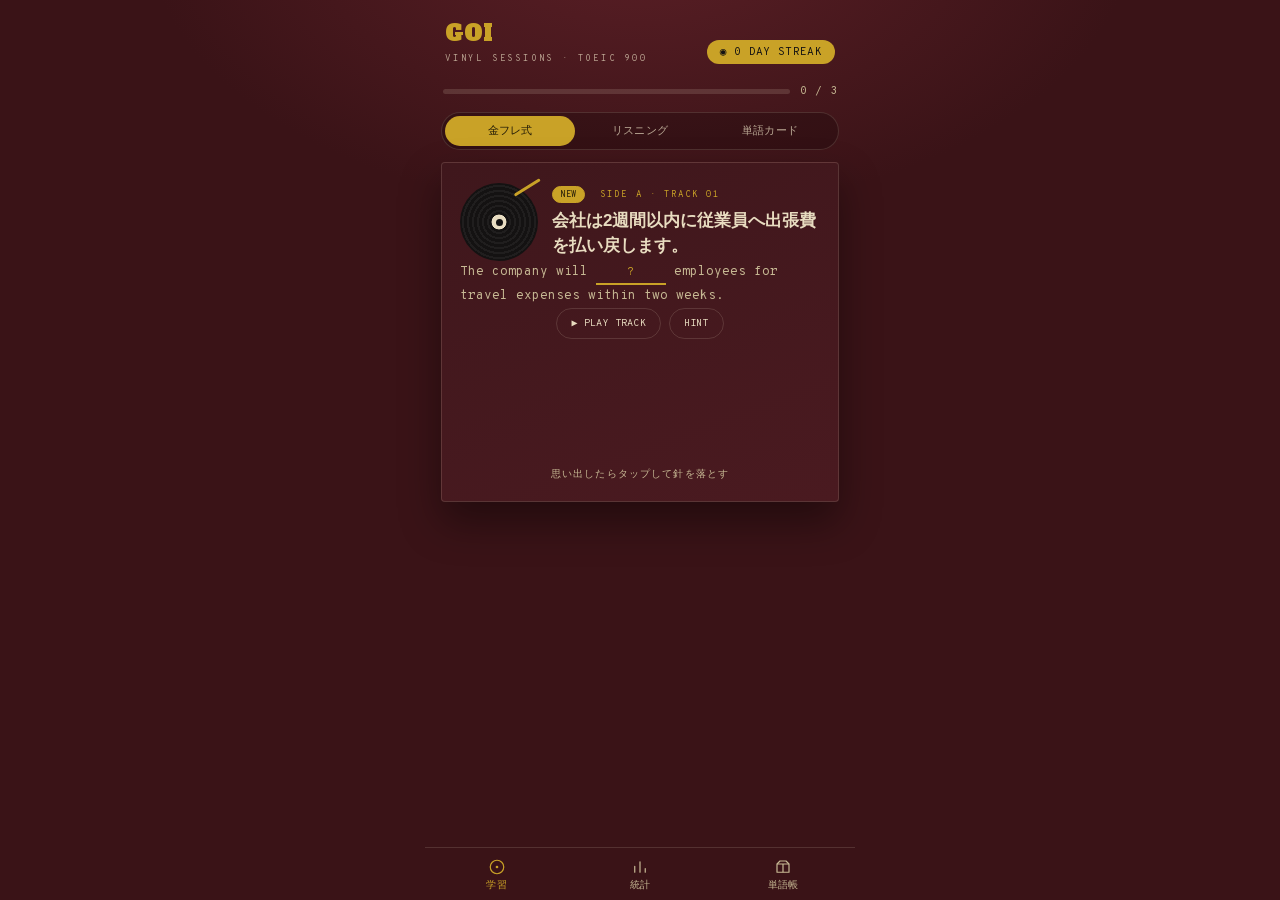
==== commit 1608964f: "多段レビューで検証した品質改善(バグ修正+UX+データ活用) バグ修正: - 日付キーをUTC(toISOString)から端末ローカル基準に変更。JST午前0〜9時の   学習が前日扱いになり新規カ" ====
--- a/index.html
+++ b/index.html
@@ -12,13 +12,15 @@
 <meta name="apple-mobile-web-app-title" content="GOI">
 <link rel="apple-touch-icon" href="./icons/icon-192.png">
 <link rel="icon" href="./icons/icon-192.png">
+<link rel="preload" href="./fonts/alfa-slab-one-400.woff2" as="font" type="font/woff2" crossorigin>
+<link rel="preload" href="./fonts/overpass-mono-400.woff2" as="font" type="font/woff2" crossorigin>
 <link rel="stylesheet" href="./css/style.css">
 </head>
 <body>
 <div id="app">
   <header>
     <div class="brand">GOI<small>VINYL SESSIONS · TOEIC 900</small></div>
-    <div class="streak" id="streakBadge">◉ 0 SPINS</div>
+    <div class="streak" id="streakBadge">◉ 0 DAY STREAK</div>
   </header>
 
   <main>
@@ -39,7 +41,7 @@
     <!-- 統計 -->
     <section class="screen" id="scr-stats">
       <div class="stat-grid">
-        <div class="stat-card"><div class="num" id="stToday">0</div><div class="lbl">TODAY'S SPINS</div></div>
+        <div class="stat-card"><div class="num" id="stToday">0</div><div class="lbl">TODAY'S PLAYS</div></div>
         <div class="stat-card"><div class="num" id="stAcc">–</div><div class="lbl">HIT RATE</div></div>
         <div class="stat-card"><div class="num" id="stTotal">0</div><div class="lbl">TOTAL PLAYS</div></div>
         <div class="stat-card"><div class="num" id="stKnown">0</div><div class="lbl">IN ROTATION</div></div>
@@ -66,6 +68,12 @@
     <!-- 単語帳 -->
     <section class="screen" id="scr-list">
       <input class="search" id="searchBox" type="search" placeholder="SEARCH THE CRATE">
+      <div class="level-filter">
+        <button class="lv-chip active" data-lv="0">ALL</button>
+        <button class="lv-chip" data-lv="1">600</button>
+        <button class="lv-chip" data-lv="2">730</button>
+        <button class="lv-chip" data-lv="3">860+</button>
+      </div>
       <div id="wordList"></div>
     </section>
   </main>
@@ -88,6 +96,7 @@
 
 <script src="./js/fsrs.js"></script>
 <script src="./js/db.js"></script>
+<script src="./js/highlight.js"></script>
 <script src="./js/app.js"></script>
 </body>
 </html>
--- a/css/style.css
+++ b/css/style.css
@@ -38,8 +38,9 @@
 #app{width:100%;max-width:430px;display:flex;flex-direction:column;min-height:100vh;
   padding-bottom:calc(64px + env(safe-area-inset-bottom))}
 
-/* header */
-header{padding:18px 20px 10px;display:flex;align-items:flex-end;justify-content:space-between}
+/* header (上部はiOSステータスバーのセーフエリアを確保) */
+header{padding:calc(18px + env(safe-area-inset-top, 0px)) 20px 10px;
+  display:flex;align-items:flex-end;justify-content:space-between}
 .brand{font-family:var(--serif);font-size:22px;color:var(--gold);letter-spacing:.01em}
 .brand small{font-family:var(--sans);font-size:9px;font-weight:400;color:var(--label);opacity:.7;
   letter-spacing:.2em;display:block;margin-top:5px}
@@ -121,7 +122,10 @@
 .sleeve.revealed .card-back{display:flex;flex-direction:column;gap:13px}
 .sleeve.revealed{overflow-y:auto}
 
+.bw-row{display:flex;align-items:center;gap:12px}
 .big-word{font-family:var(--serif);font-size:25px;color:var(--gold);line-height:1.2;word-break:break-word}
+.svg-badge{width:40px;height:40px;color:var(--gold);flex:0 0 auto}
+.svg-badge svg{width:100%;height:100%}
 .big-pron{font-size:11px;color:var(--label-dim);margin-top:-6px}
 
 .readout{display:grid;grid-template-columns:78px 1fr;gap:7px 10px;font-size:12px}
@@ -185,6 +189,12 @@
 .dot{display:inline-block;width:8px;height:8px;border-radius:99px;margin-right:4px}
 
 /* word list (the crate) */
+.level-filter{display:flex;gap:6px;margin-bottom:10px}
+.lv-chip{flex:1;border:1px solid var(--panel-edge);background:none;color:var(--label-dim);
+  font-family:var(--sans);font-size:10.5px;letter-spacing:.04em;border-radius:99px;
+  padding:7px 0;cursor:pointer}
+.lv-chip.active{background:var(--gold);border-color:var(--gold);color:#241C08}
+.list-note{text-align:center;color:var(--label-dim);font-size:12px;margin-top:24px}
 .search{width:100%;border:1px solid var(--panel-edge);border-radius:99px;padding:11px 16px;
   font-size:13px;font-family:var(--sans);background:var(--panel);margin-bottom:10px;color:var(--label)}
 .search::placeholder{color:var(--label-dim)}
@@ -211,4 +221,16 @@
 .tab .ico{width:18px;height:18px}
 .tab .ico svg{width:100%;height:100%;fill:none;stroke:currentColor;stroke-width:1.6}
 .tab small{font-size:9.5px;font-weight:400;letter-spacing:.02em}
+
+/* toast (Undo / SW更新 共用) */
+#toast{position:fixed;left:50%;transform:translateX(-50%) translateY(16px);
+  bottom:calc(76px + env(safe-area-inset-bottom));width:calc(100% - 48px);max-width:382px;
+  background:var(--panel);border:1px solid var(--gold);border-radius:8px;
+  padding:10px 14px;display:flex;align-items:center;justify-content:space-between;gap:12px;
+  font-size:11.5px;color:var(--label);z-index:50;opacity:0;pointer-events:none;
+  transition:opacity .25s,transform .25s;box-shadow:0 10px 24px rgba(0,0,0,.45)}
+#toast.show{opacity:1;transform:translateX(-50%) translateY(0);pointer-events:auto}
+#toast button{border:1px solid var(--gold);background:none;color:var(--gold);
+  font-family:var(--sans);font-size:10.5px;letter-spacing:.03em;border-radius:99px;
+  padding:6px 12px;cursor:pointer;white-space:nowrap}
 @media (prefers-reduced-motion: reduce){*{transition:none!important;animation:none!important}}
